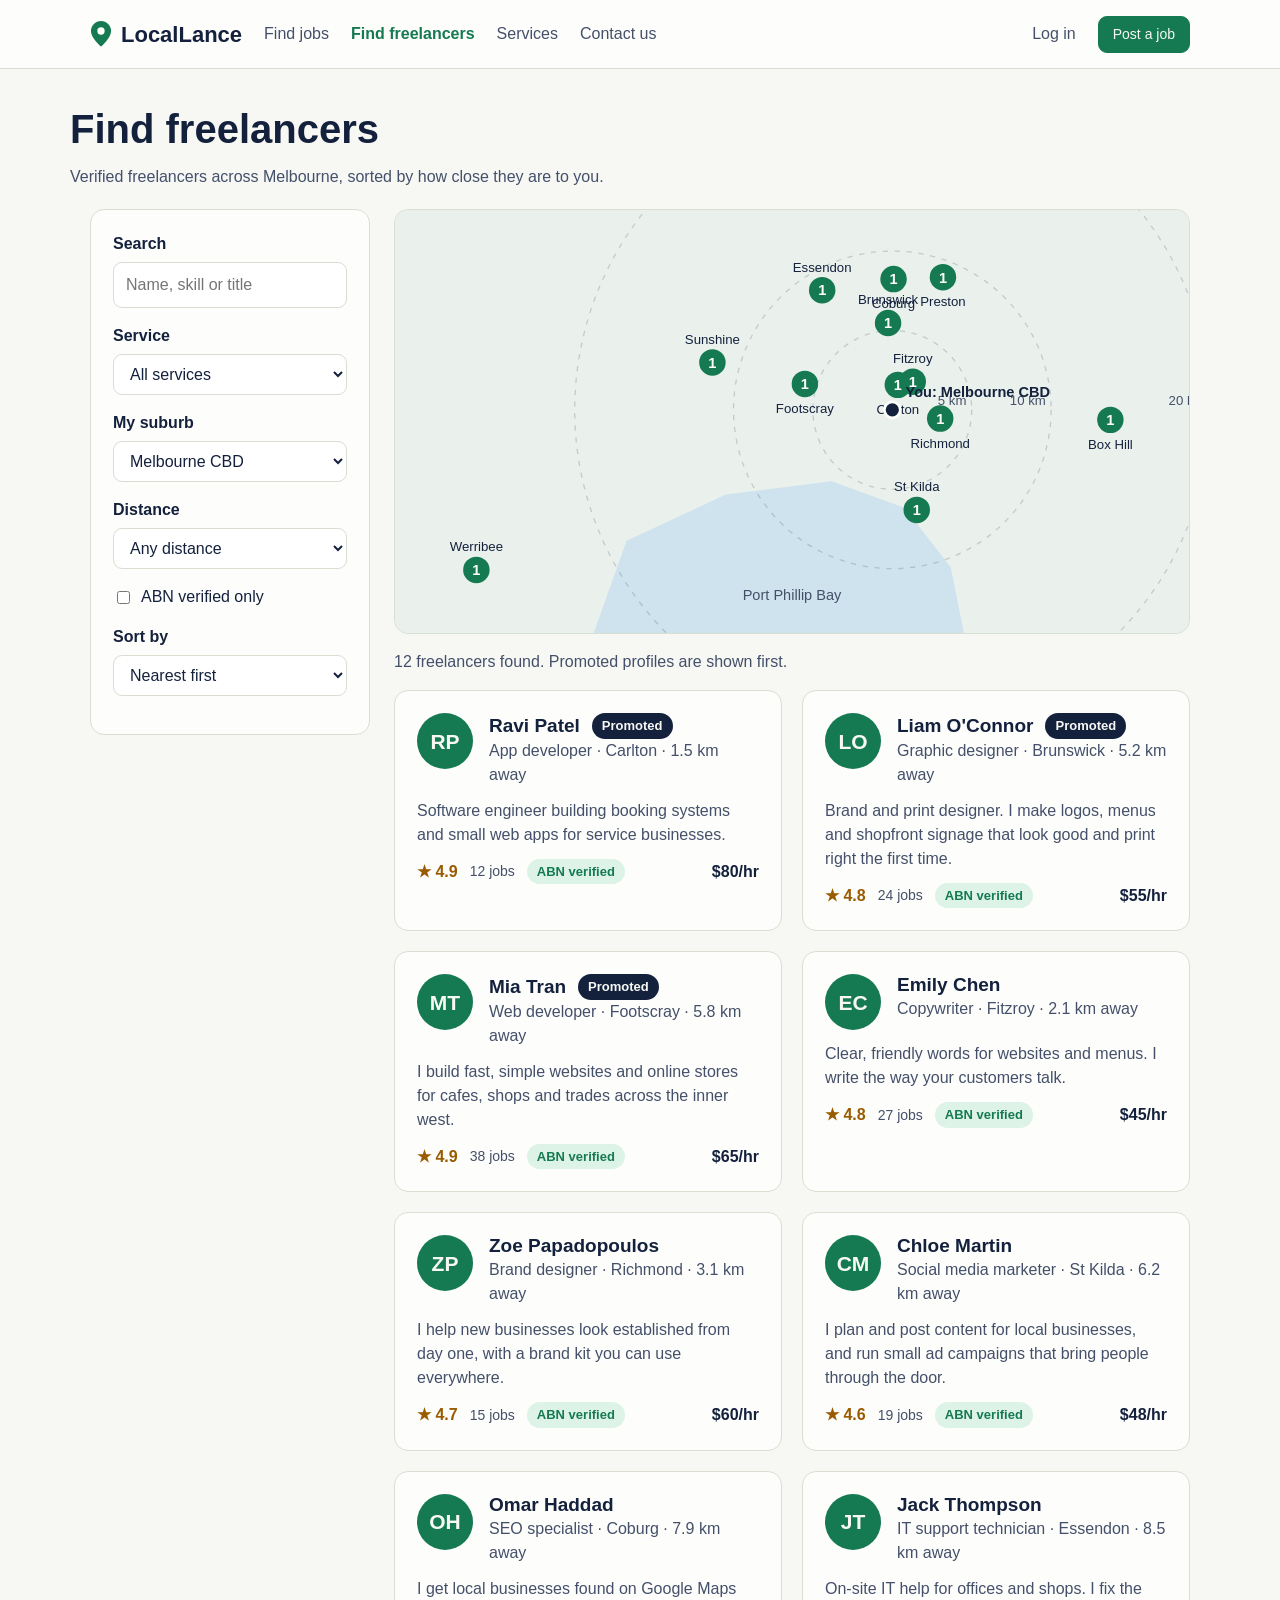
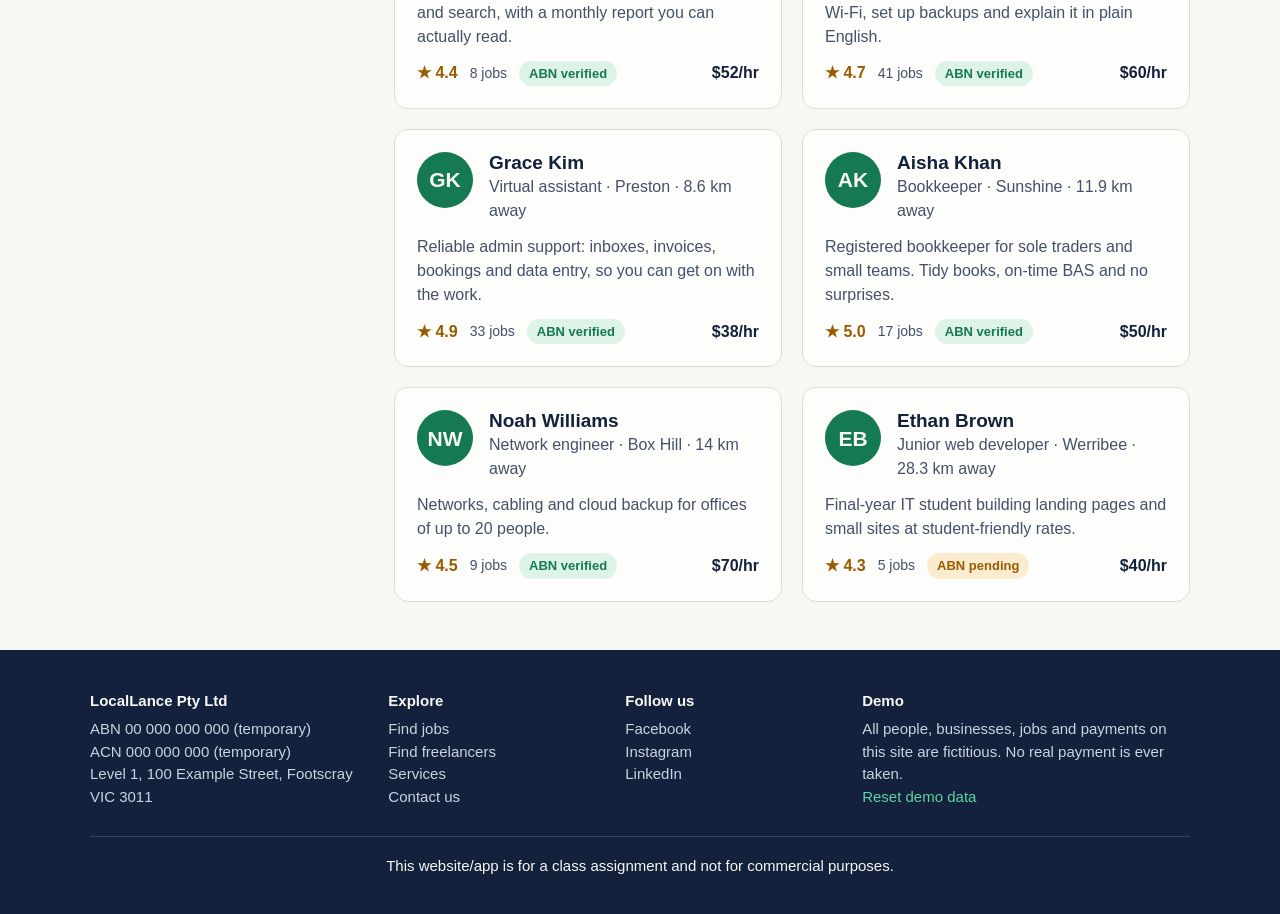
==== freelancers.html @ 1f67608b "Add LocalLance demo site" ====
<!DOCTYPE html>
<html lang="en">
<head>
<meta charset="utf-8">
<meta name="viewport" content="width=device-width, initial-scale=1">
<title>Find freelancers | LocalLance</title>
<link rel="stylesheet" href="css/style.css">
</head>
<body>
<div id="site-header"></div>

<main>
  <div class="wrap page-title">
    <h1>Find freelancers</h1>
    <p class="muted">Verified freelancers across Melbourne, sorted by how close they are to you.</p>
  </div>
  <div class="wrap cols side-left">
    <form class="card" id="filters">
      <div class="field"><label for="f-text">Search</label><input type="search" id="f-text" placeholder="Name, skill or title"></div>
      <div class="field"><label for="f-category">Service</label><select id="f-category"><option value="">All services</option></select></div>
      <div class="field"><label for="f-from">My suburb</label><select id="f-from"></select></div>
      <div class="field"><label for="f-km">Distance</label><select id="f-km"><option value="">Any distance</option><option value="5">Within 5 km</option><option value="10">Within 10 km</option><option value="20">Within 20 km</option></select></div>
      <div class="field"><label class="check"><input type="checkbox" id="f-verified"> ABN verified only</label></div>
      <div class="field"><label for="f-sort">Sort by</label><select id="f-sort"><option value="near">Nearest first</option><option value="rating">Highest rated</option><option value="rate">Lowest hourly rate</option></select></div>
    </form>
    <div class="stack">
      <div id="map-holder"></div>
      <div class="muted" id="count"></div>
      <div class="grid c2" id="freelancer-list"></div>
    </div>
  </div>
</main>

<div id="site-footer"></div>
<script src="js/data.js"></script>
<script src="js/store.js"></script>
<script src="js/ui.js"></script>
<script src="js/freelancers.js"></script>
</body>
</html>
---- css/style.css ----
/* LocalLance styles. One file for the whole site. */

:root {
  --navy: #14213D;
  --navy-2: #1D2D50;
  --green: #157A52;
  --mint: #5FD3A0;
  --bg: #F7F8F4;
  --card: #FDFDFB;
  --alt: #ECEFE8;
  --line: #D9DED3;
  --text: #14213D;
  --muted: #44506A;
  --amber: #9A5B00;
  --radius: 14px;
}

* { box-sizing: border-box; }
body { margin: 0; font-family: "Segoe UI", Arial, sans-serif; color: var(--text); background: var(--bg); line-height: 1.5; }
a { color: var(--green); text-decoration: none; }
a:hover { text-decoration: underline; }
h1, h2, h3 { line-height: 1.2; margin: 0 0 12px; }
h1 { font-size: 40px; }
h2 { font-size: 28px; }
h3 { font-size: 19px; }
p { margin: 0 0 12px; }
.wrap { max-width: 1140px; margin: 0 auto; padding: 0 20px; }
.muted { color: var(--muted); }
.small { font-size: 14px; }
.right { text-align: right; }
.spacer { flex: 1; }
.hidden { display: none !important; }

/* Header */
.site-header { background: var(--card); border-bottom: 1px solid var(--line); position: sticky; top: 0; z-index: 10; }
.site-header .wrap { display: flex; align-items: center; gap: 22px; min-height: 68px; flex-wrap: wrap; }
.logo { display: flex; align-items: center; gap: 9px; font-size: 22px; font-weight: 700; color: var(--text); }
.logo:hover { text-decoration: none; }
.nav { display: flex; gap: 22px; flex-wrap: wrap; }
.nav a { color: var(--muted); font-weight: 500; }
.nav a.active { color: var(--green); font-weight: 700; }
.nav a.btn { color: #F7F8F4; }
.user-chip { display: flex; align-items: center; gap: 8px; font-weight: 600; }

/* Buttons */
.btn { display: inline-block; padding: 11px 20px; border-radius: 9px; border: 1px solid var(--green); background: var(--green); color: #F7F8F4; font: inherit; font-weight: 600; cursor: pointer; }
.btn:hover { text-decoration: none; filter: brightness(1.08); }
.btn.ghost { background: transparent; color: var(--green); }
.btn.light { background: #F7F8F4; border-color: #F7F8F4; color: var(--navy); }
.btn.small { padding: 7px 14px; font-size: 14px; }
.btn.block { display: block; width: 100%; text-align: center; }
.link-btn { background: none; border: none; padding: 0; color: var(--green); font: inherit; cursor: pointer; }
.link-btn:hover { text-decoration: underline; }

/* Layout blocks */
main { min-height: 60vh; }
.section { padding: 48px 0; }
.section.alt { background: var(--alt); }
.page-title { padding: 36px 0 8px; }
.grid { display: grid; gap: 20px; }
.grid.c2 { grid-template-columns: repeat(2, 1fr); }
.grid.c3 { grid-template-columns: repeat(3, 1fr); }
.grid.c4 { grid-template-columns: repeat(4, 1fr); }
.cols { display: grid; grid-template-columns: 2fr 1fr; gap: 24px; align-items: start; }
.cols.side-left { grid-template-columns: 280px 1fr; }
.row { display: flex; gap: 12px; align-items: center; flex-wrap: wrap; }
.stack { display: flex; flex-direction: column; gap: 16px; }

.card { background: var(--card); border: 1px solid var(--line); border-radius: var(--radius); padding: 22px; }
.card.dark { background: var(--navy); border-color: var(--navy); color: #F7F8F4; }
.card.dark .muted { color: #C9D3E3; }
.card h3 a { color: var(--text); }

/* Hero */
.hero { background: var(--navy); color: #F7F8F4; padding: 64px 0; }
.hero .wrap { display: grid; grid-template-columns: 1.2fr 1fr; gap: 48px; align-items: center; }
.hero h1 { font-size: 54px; }
.hero h1 span { color: var(--mint); }
.hero .lead { font-size: 19px; color: #C9D3E3; }
.hero-search { display: flex; gap: 8px; background: var(--card); border-radius: 10px; padding: 8px; margin-top: 24px; }
.hero-search input[type=search], .hero-search select { border: none; background: transparent; font: inherit; padding: 10px; width: auto; min-width: 0; }
.hero-search input[type=search] { flex: 1; }
.trust { display: flex; gap: 20px; flex-wrap: wrap; margin-top: 20px; font-size: 15px; color: #C9D3E3; }
.trust b { color: var(--mint); }
.panel { background: var(--navy-2); border: 1px solid #2E4270; border-radius: var(--radius); padding: 20px; }
.panel h2 { font-size: 13px; letter-spacing: 1.5px; text-transform: uppercase; color: var(--mint); }
.mini-person { display: flex; align-items: center; gap: 12px; padding: 12px 0; border-top: 1px solid #2E4270; color: #F7F8F4; }
.mini-person:first-of-type { border-top: none; }
.mini-person .meta { font-size: 13px; color: #C9D3E3; }
.mini-person .right { white-space: nowrap; }

/* Small pieces */
.avatar { display: inline-flex; align-items: center; justify-content: center; border-radius: 50%; background: var(--green); color: #F7F8F4; font-weight: 700; flex: none; }
.badge { display: inline-block; padding: 3px 10px; border-radius: 20px; font-size: 13px; font-weight: 600; background: var(--alt); color: var(--muted); }
.badge.green { background: #DDF3E8; color: var(--green); }
.badge.amber { background: #FBEBCF; color: var(--amber); }
.badge.navy { background: var(--navy); color: #F7F8F4; }
.stars { color: var(--amber); font-weight: 700; white-space: nowrap; }
.price { font-size: 22px; font-weight: 700; }
.tags { display: flex; gap: 6px; flex-wrap: wrap; }
.num { font-size: 34px; font-weight: 700; color: var(--green); }
.icon-box { width: 46px; height: 46px; border-radius: 12px; background: #DDF3E8; color: var(--green); display: flex; align-items: center; justify-content: center; margin-bottom: 12px; }
.notice { background: #DDF3E8; border: 1px solid #B9E3CD; color: var(--navy); padding: 14px 18px; border-radius: 10px; margin-bottom: 16px; }
.notice.amber { background: #FBEBCF; border-color: #EFD39B; }
.empty { padding: 28px; text-align: center; color: var(--muted); border: 1px dashed var(--line); border-radius: var(--radius); }

/* Promotion banner */
.promo { background: var(--green); color: #F7F8F4; border-radius: var(--radius); padding: 24px 30px; display: flex; align-items: center; gap: 20px; flex-wrap: wrap; }
.promo .tag { font-size: 12px; letter-spacing: 1.5px; text-transform: uppercase; }
.promo h2 { font-size: 24px; margin: 2px 0 4px; }
.promo p { margin: 0; }

/* Forms */
label { display: block; font-weight: 600; margin-bottom: 6px; }
input[type=text], input[type=email], input[type=number], input[type=date], input[type=search], select, textarea {
  width: 100%; padding: 10px 12px; border: 1px solid var(--line); border-radius: 9px; font: inherit; background: #fff; color: var(--text);
}
textarea { min-height: 110px; resize: vertical; }
.field { margin-bottom: 16px; }
.field-row { display: grid; grid-template-columns: 1fr 1fr; gap: 16px; }
.check { display: flex; align-items: center; gap: 8px; font-weight: 500; }
.check input { width: auto; }
.hint { font-size: 14px; color: var(--muted); margin-top: 6px; }

/* Lists and tables */
.list-item { display: flex; gap: 16px; align-items: flex-start; }
.list-item .body { flex: 1; min-width: 0; }
table { width: 100%; border-collapse: collapse; }
th, td { text-align: left; padding: 11px 12px; border-bottom: 1px solid var(--line); vertical-align: top; }
th { font-size: 13px; text-transform: uppercase; letter-spacing: 1px; color: var(--muted); }
.table-wrap { overflow-x: auto; }

/* Job progress steps */
.steps { display: flex; gap: 6px; margin: 16px 0; flex-wrap: wrap; }
.step { flex: 1; min-width: 110px; padding: 10px 12px; border-radius: 9px; background: var(--alt); color: var(--muted); font-size: 14px; font-weight: 600; }
.step.done { background: #DDF3E8; color: var(--green); }
.step.now { background: var(--green); color: #F7F8F4; }

/* Messages */
.chat { display: flex; flex-direction: column; gap: 10px; max-height: 420px; overflow-y: auto; padding: 4px; }
.bubble { max-width: 75%; padding: 10px 14px; border-radius: 14px; background: var(--alt); }
.bubble.mine { align-self: flex-end; background: var(--green); color: #F7F8F4; }
.bubble .when { font-size: 12px; opacity: 0.75; }
.thread-link { display: block; padding: 12px; border-radius: 10px; color: var(--text); border: 1px solid transparent; }
.thread-link.active { background: var(--alt); border-color: var(--line); }

/* Map */
.map { width: 100%; border-radius: var(--radius); border: 1px solid var(--line); background: #E6EEF2; display: block; }
.map-frame { width: 100%; height: 320px; border: 0; border-radius: var(--radius); }

/* Checkout */
.paypal-btn { background: #FFC439; border-color: #FFC439; color: #14213D; }
.summary-line { display: flex; justify-content: space-between; padding: 8px 0; border-bottom: 1px solid var(--line); }
.summary-line.total { font-weight: 700; font-size: 19px; border-bottom: none; }

/* Footer */
.site-footer { background: var(--navy); color: #C9D3E3; padding: 40px 0 24px; margin-top: 48px; font-size: 15px; }
.site-footer .wrap { display: grid; grid-template-columns: 1.3fr 1fr 1fr 1.6fr; gap: 32px; }
.site-footer b { color: #F7F8F4; display: block; margin-bottom: 6px; }
.site-footer a { color: #C9D3E3; display: block; }
.site-footer .link-btn { color: var(--mint); }
.disclaimer { border-top: 1px solid #2E4270; margin-top: 28px; padding-top: 18px; text-align: center; color: #F7F8F4; }

/* Phones and tablets */
@media (max-width: 860px) {
  h1 { font-size: 32px; }
  .hero .wrap, .cols, .cols.side-left, .field-row { grid-template-columns: 1fr; }
  .hero h1 { font-size: 40px; }
  .grid.c3, .grid.c4 { grid-template-columns: 1fr 1fr; }
  .site-footer .wrap { grid-template-columns: 1fr 1fr; }
  .hero-search { flex-direction: column; }
}
@media (max-width: 560px) {
  .grid.c2, .grid.c3, .grid.c4, .site-footer .wrap { grid-template-columns: 1fr; }
  .bubble { max-width: 92%; }
}
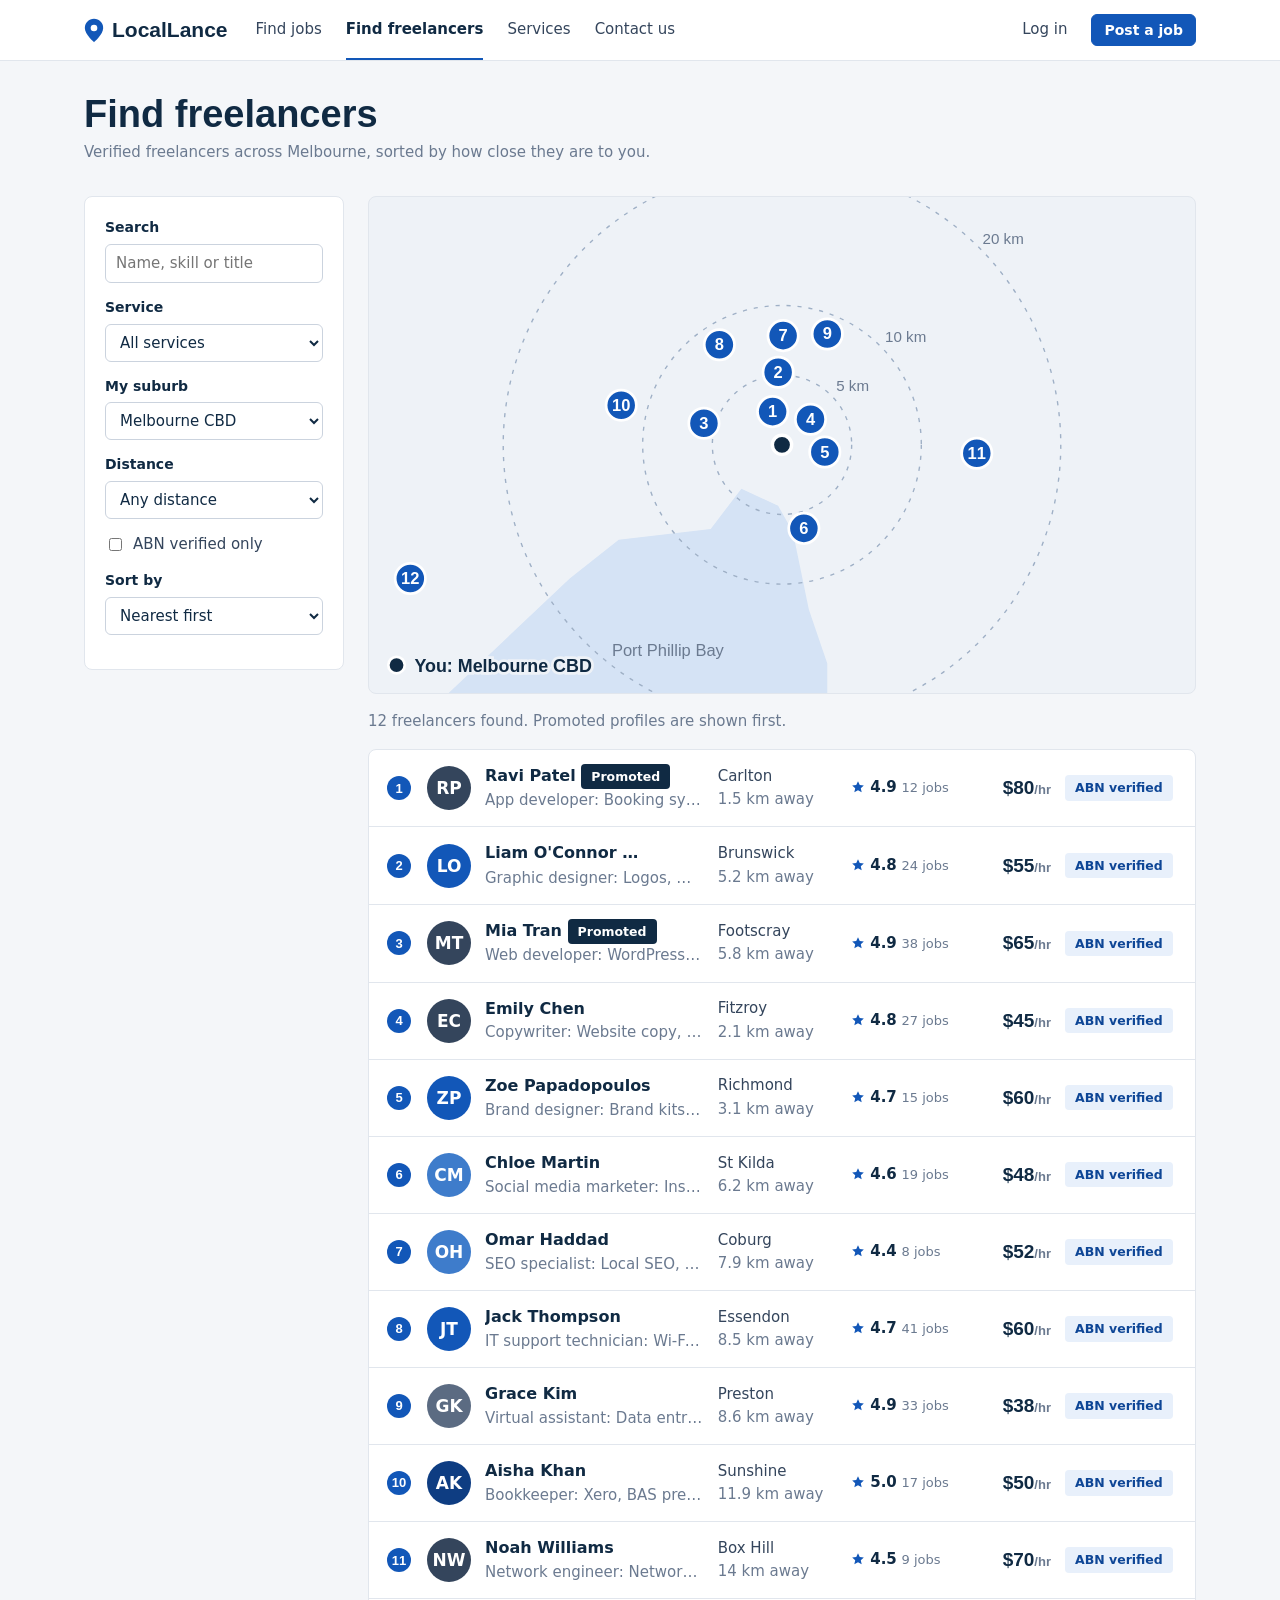
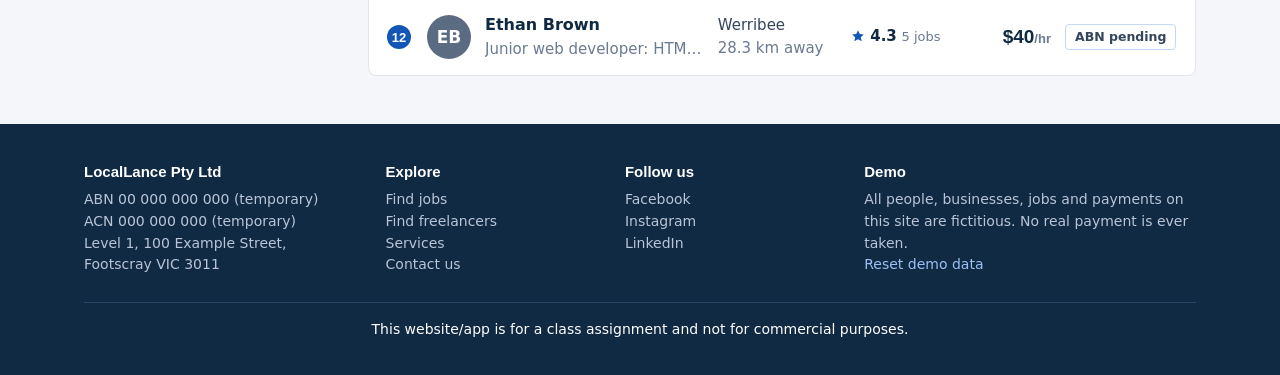
==== commit b92831c2: "Redesign site in blue, white and gray" ====
--- a/freelancers.html
+++ b/freelancers.html
@@ -26,7 +26,7 @@
     <div class="stack">
       <div id="map-holder"></div>
       <div class="muted" id="count"></div>
-      <div class="grid c2" id="freelancer-list"></div>
+      <div id="freelancer-list"></div>
     </div>
   </div>
 </main>
--- a/css/style.css
+++ b/css/style.css
@@ -1,174 +1,224 @@
-/* LocalLance styles. One file for the whole site. */
+/* LocalLance styles. One file for the whole site.
+   Palette: blue, white and gray. Blue is only used for things you can click and for states. */
 
 :root {
-  --navy: #14213D;
-  --navy-2: #1D2D50;
-  --green: #157A52;
-  --mint: #5FD3A0;
-  --bg: #F7F8F4;
-  --card: #FDFDFB;
-  --alt: #ECEFE8;
-  --line: #D9DED3;
-  --text: #14213D;
-  --muted: #44506A;
-  --amber: #9A5B00;
-  --radius: 14px;
+  --ink: #102A43;        /* headings and strong text */
+  --ink-2: #34455C;      /* body text */
+  --muted: #6B7A90;      /* secondary text */
+  --line: #E1E6ED;       /* borders and rules */
+  --bg: #F4F6F9;         /* page background */
+  --surface: #FFFFFF;
+  --blue: #1257B8;
+  --blue-dark: #0E4696;
+  --blue-tint: #E8F0FB;
+  --blue-line: #C5D7F2;
+  --radius: 8px;
+  --font-body: "Segoe UI Variable Text", "Segoe UI", system-ui, -apple-system, Roboto, "Helvetica Neue", Arial, sans-serif;
+  --font-head: Bahnschrift, "DIN Alternate", "Roboto Condensed", "Arial Narrow", "Segoe UI", sans-serif;
 }
 
 * { box-sizing: border-box; }
-body { margin: 0; font-family: "Segoe UI", Arial, sans-serif; color: var(--text); background: var(--bg); line-height: 1.5; }
-a { color: var(--green); text-decoration: none; }
+body { margin: 0; font: 15px/1.55 var(--font-body); color: var(--ink-2); background: var(--bg); }
+a { color: var(--blue); text-decoration: none; }
 a:hover { text-decoration: underline; }
-h1, h2, h3 { line-height: 1.2; margin: 0 0 12px; }
-h1 { font-size: 40px; }
-h2 { font-size: 28px; }
-h3 { font-size: 19px; }
+h1, h2, h3 { font-family: var(--font-head); font-weight: 600; color: var(--ink); line-height: 1.15; margin: 0 0 10px; }
+h1 { font-size: 38px; }
+h2 { font-size: 25px; }
+h3 { font-size: 18px; }
 p { margin: 0 0 12px; }
-.wrap { max-width: 1140px; margin: 0 auto; padding: 0 20px; }
+b { color: var(--ink); }
+:focus-visible { outline: 2px solid var(--blue); outline-offset: 2px; }
+
+.wrap { max-width: 1160px; margin: 0 auto; padding: 0 24px; }
 .muted { color: var(--muted); }
-.small { font-size: 14px; }
+.small { font-size: 13px; }
 .right { text-align: right; }
 .spacer { flex: 1; }
 .hidden { display: none !important; }
-
-/* Header */
-.site-header { background: var(--card); border-bottom: 1px solid var(--line); position: sticky; top: 0; z-index: 10; }
-.site-header .wrap { display: flex; align-items: center; gap: 22px; min-height: 68px; flex-wrap: wrap; }
-.logo { display: flex; align-items: center; gap: 9px; font-size: 22px; font-weight: 700; color: var(--text); }
+.figure { font-family: var(--font-head); font-variant-numeric: tabular-nums; color: var(--ink); }
+
+/* ----- Header ----- */
+.site-header { background: var(--surface); border-bottom: 1px solid var(--line); position: sticky; top: 0; z-index: 10; }
+.site-header .wrap { display: flex; align-items: stretch; gap: 28px; min-height: 60px; flex-wrap: wrap; }
+.logo { display: flex; align-items: center; gap: 8px; font: 600 21px var(--font-head); color: var(--ink); }
 .logo:hover { text-decoration: none; }
-.nav { display: flex; gap: 22px; flex-wrap: wrap; }
-.nav a { color: var(--muted); font-weight: 500; }
-.nav a.active { color: var(--green); font-weight: 700; }
-.nav a.btn { color: #F7F8F4; }
-.user-chip { display: flex; align-items: center; gap: 8px; font-weight: 600; }
-
-/* Buttons */
-.btn { display: inline-block; padding: 11px 20px; border-radius: 9px; border: 1px solid var(--green); background: var(--green); color: #F7F8F4; font: inherit; font-weight: 600; cursor: pointer; }
-.btn:hover { text-decoration: none; filter: brightness(1.08); }
-.btn.ghost { background: transparent; color: var(--green); }
-.btn.light { background: #F7F8F4; border-color: #F7F8F4; color: var(--navy); }
-.btn.small { padding: 7px 14px; font-size: 14px; }
-.btn.block { display: block; width: 100%; text-align: center; }
-.link-btn { background: none; border: none; padding: 0; color: var(--green); font: inherit; cursor: pointer; }
+.nav { display: flex; align-items: stretch; gap: 24px; flex-wrap: wrap; }
+.nav > a, .nav > button, .nav > span { display: flex; align-items: center; }
+.nav > a { color: var(--ink-2); border-bottom: 2px solid transparent; border-top: 2px solid transparent; }
+.nav > a:hover { color: var(--ink); text-decoration: none; }
+.nav > a.active { color: var(--ink); font-weight: 600; border-bottom-color: var(--blue); }
+.nav > a.btn { color: #fff; align-self: center; border: 1px solid var(--blue); }
+.user-chip { gap: 8px; font-weight: 600; color: var(--ink); }
+
+/* ----- Buttons ----- */
+.btn { display: inline-flex; align-items: center; justify-content: center; min-height: 38px; padding: 0 16px; border-radius: 6px; border: 1px solid var(--blue); background: var(--blue); color: #fff; font: 600 15px var(--font-body); cursor: pointer; }
+.btn:hover { background: var(--blue-dark); border-color: var(--blue-dark); text-decoration: none; }
+.btn.ghost { background: var(--surface); border-color: var(--blue-line); color: var(--blue); }
+.btn.ghost:hover { background: var(--blue-tint); }
+.btn.light { background: var(--surface); border-color: var(--surface); color: var(--blue-dark); }
+.btn.light:hover { background: var(--blue-tint); }
+.btn.small { min-height: 32px; padding: 0 12px; font-size: 14px; }
+.btn.block { display: flex; width: 100%; }
+.link-btn { background: none; border: none; padding: 0; color: var(--blue); font: inherit; cursor: pointer; }
 .link-btn:hover { text-decoration: underline; }
 
-/* Layout blocks */
+/* ----- Layout blocks ----- */
 main { min-height: 60vh; }
-.section { padding: 48px 0; }
-.section.alt { background: var(--alt); }
-.page-title { padding: 36px 0 8px; }
-.grid { display: grid; gap: 20px; }
+.section { padding: 40px 0; }
+.section.alt { background: var(--surface); border-top: 1px solid var(--line); border-bottom: 1px solid var(--line); }
+.section-head { display: flex; align-items: baseline; gap: 16px; margin-bottom: 14px; }
+.section-head h2 { margin: 0; }
+.page-title { padding-top: 32px; padding-bottom: 20px; }
+.stack.loose { gap: 36px; }
+.page-title h1 { margin-bottom: 4px; }
+.grid { display: grid; gap: 16px; }
 .grid.c2 { grid-template-columns: repeat(2, 1fr); }
 .grid.c3 { grid-template-columns: repeat(3, 1fr); }
 .grid.c4 { grid-template-columns: repeat(4, 1fr); }
-.cols { display: grid; grid-template-columns: 2fr 1fr; gap: 24px; align-items: start; }
-.cols.side-left { grid-template-columns: 280px 1fr; }
-.row { display: flex; gap: 12px; align-items: center; flex-wrap: wrap; }
+.cols { display: grid; grid-template-columns: minmax(0, 2fr) minmax(0, 1fr); gap: 24px; align-items: start; }
+.cols.side-left { grid-template-columns: 260px minmax(0, 1fr); }
+.row { display: flex; gap: 10px; align-items: center; flex-wrap: wrap; }
 .stack { display: flex; flex-direction: column; gap: 16px; }
 
-.card { background: var(--card); border: 1px solid var(--line); border-radius: var(--radius); padding: 22px; }
-.card.dark { background: var(--navy); border-color: var(--navy); color: #F7F8F4; }
-.card.dark .muted { color: #C9D3E3; }
-.card h3 a { color: var(--text); }
-
-/* Hero */
-.hero { background: var(--navy); color: #F7F8F4; padding: 64px 0; }
-.hero .wrap { display: grid; grid-template-columns: 1.2fr 1fr; gap: 48px; align-items: center; }
-.hero h1 { font-size: 54px; }
-.hero h1 span { color: var(--mint); }
-.hero .lead { font-size: 19px; color: #C9D3E3; }
-.hero-search { display: flex; gap: 8px; background: var(--card); border-radius: 10px; padding: 8px; margin-top: 24px; }
-.hero-search input[type=search], .hero-search select { border: none; background: transparent; font: inherit; padding: 10px; width: auto; min-width: 0; }
-.hero-search input[type=search] { flex: 1; }
-.trust { display: flex; gap: 20px; flex-wrap: wrap; margin-top: 20px; font-size: 15px; color: #C9D3E3; }
-.trust b { color: var(--mint); }
-.panel { background: var(--navy-2); border: 1px solid #2E4270; border-radius: var(--radius); padding: 20px; }
-.panel h2 { font-size: 13px; letter-spacing: 1.5px; text-transform: uppercase; color: var(--mint); }
-.mini-person { display: flex; align-items: center; gap: 12px; padding: 12px 0; border-top: 1px solid #2E4270; color: #F7F8F4; }
-.mini-person:first-of-type { border-top: none; }
-.mini-person .meta { font-size: 13px; color: #C9D3E3; }
-.mini-person .right { white-space: nowrap; }
-
-/* Small pieces */
-.avatar { display: inline-flex; align-items: center; justify-content: center; border-radius: 50%; background: var(--green); color: #F7F8F4; font-weight: 700; flex: none; }
-.badge { display: inline-block; padding: 3px 10px; border-radius: 20px; font-size: 13px; font-weight: 600; background: var(--alt); color: var(--muted); }
-.badge.green { background: #DDF3E8; color: var(--green); }
-.badge.amber { background: #FBEBCF; color: var(--amber); }
-.badge.navy { background: var(--navy); color: #F7F8F4; }
-.stars { color: var(--amber); font-weight: 700; white-space: nowrap; }
-.price { font-size: 22px; font-weight: 700; }
+.card { background: var(--surface); border: 1px solid var(--line); border-radius: var(--radius); padding: 20px; }
+.card.dark { background: var(--blue); border-color: var(--blue); color: #fff; }
+.card.dark h3, .card.dark b { color: #fff; }
+.card.dark .muted { color: #D6E4F8; }
+.card h3 a { color: var(--ink); }
+
+/* ----- Home page hero: the suburb finder and its map ----- */
+.hero { background: var(--surface); border-bottom: 1px solid var(--line); }
+.hero .wrap { display: grid; grid-template-columns: minmax(0, 1fr) minmax(0, 1.15fr); gap: 40px; align-items: center; padding-top: 44px; padding-bottom: 44px; }
+.hero h1 { font-size: 50px; letter-spacing: -0.5px; margin-bottom: 12px; }
+.hero .lead { font-size: 17px; max-width: 46ch; }
+.finder { margin-top: 22px; padding: 18px; background: var(--bg); border: 1px solid var(--line); border-radius: var(--radius); }
+.finder .sentence { display: grid; grid-template-columns: auto 1fr; gap: 8px 12px; align-items: center; font-size: 16px; color: var(--ink); }
+.finder select { font-weight: 600; }
+.finder .readout { margin: 14px 0; font: 600 22px var(--font-head); color: var(--ink); }
+.finder .readout span { color: var(--blue); }
+.trust { display: flex; gap: 18px; flex-wrap: wrap; margin-top: 16px; font-size: 14px; color: var(--muted); }
+.trust svg { vertical-align: -3px; color: var(--blue); }
+
+/* ----- Map ----- */
+.map { width: 100%; height: auto; display: block; border: 1px solid var(--line); border-radius: var(--radius); background: #EEF2F7; }
+.map-frame { width: 100%; height: 300px; border: 1px solid var(--line); border-radius: var(--radius); }
+
+/* ----- Ruled lists (jobs and freelancers) ----- */
+.list { background: var(--surface); border: 1px solid var(--line); border-radius: var(--radius); overflow: hidden; }
+.item { display: grid; gap: 14px; align-items: center; padding: 14px 18px; border-top: 1px solid var(--line); color: var(--ink-2); }
+.item:first-child { border-top: none; }
+a.item:hover { background: #F8FAFD; text-decoration: none; }
+.item b { font-size: 16px; }
+.item.person { grid-template-columns: 26px 44px minmax(0, 2.2fr) minmax(0, 1.2fr) 108px 78px 112px; }
+.item.job { grid-template-columns: 40px minmax(0, 2.4fr) minmax(0, 1.3fr) minmax(0, 1.1fr) 92px; }
+.item .budget, .item .rate { font: 600 19px var(--font-head); color: var(--ink); text-align: right; font-variant-numeric: tabular-nums; }
+.item.service { grid-template-columns: 40px minmax(0, 1fr) auto; }
+.item.service-row { grid-template-columns: 40px minmax(0, 2fr) minmax(0, 1.3fr) 96px auto; }
+.list.two { display: grid; grid-template-columns: 1fr 1fr; }
+.list.two .item:nth-child(2) { border-top: none; }
+.list.two .item:nth-child(odd) { border-right: 1px solid var(--line); }
+.rank { width: 24px; height: 24px; border-radius: 50%; background: var(--blue); color: #fff; font: 600 13px var(--font-head); display: inline-flex; align-items: center; justify-content: center; }
+.clip { white-space: nowrap; overflow: hidden; text-overflow: ellipsis; display: block; }
+
+/* ----- Small pieces ----- */
+.avatar { display: inline-flex; align-items: center; justify-content: center; border-radius: 50%; color: #fff; font-weight: 600; flex: none; }
+.badge { display: inline-block; padding: 2px 9px; border-radius: 4px; font-size: 12.5px; font-weight: 600; background: #EEF2F7; color: var(--ink-2); border: 1px solid transparent; white-space: nowrap; }
+.badge.ok { background: var(--blue-tint); color: var(--blue-dark); }
+.badge.wait { background: var(--surface); color: var(--ink-2); border-color: var(--blue-line); }
+.badge.solid { background: var(--ink); color: #fff; }
+.stars { color: var(--ink); font-weight: 600; white-space: nowrap; }
+.stars svg { vertical-align: -2px; color: var(--blue); }
+.price { font: 600 24px var(--font-head); color: var(--ink); font-variant-numeric: tabular-nums; }
 .tags { display: flex; gap: 6px; flex-wrap: wrap; }
-.num { font-size: 34px; font-weight: 700; color: var(--green); }
-.icon-box { width: 46px; height: 46px; border-radius: 12px; background: #DDF3E8; color: var(--green); display: flex; align-items: center; justify-content: center; margin-bottom: 12px; }
-.notice { background: #DDF3E8; border: 1px solid #B9E3CD; color: var(--navy); padding: 14px 18px; border-radius: 10px; margin-bottom: 16px; }
-.notice.amber { background: #FBEBCF; border-color: #EFD39B; }
-.empty { padding: 28px; text-align: center; color: var(--muted); border: 1px dashed var(--line); border-radius: var(--radius); }
-
-/* Promotion banner */
-.promo { background: var(--green); color: #F7F8F4; border-radius: var(--radius); padding: 24px 30px; display: flex; align-items: center; gap: 20px; flex-wrap: wrap; }
-.promo .tag { font-size: 12px; letter-spacing: 1.5px; text-transform: uppercase; }
-.promo h2 { font-size: 24px; margin: 2px 0 4px; }
+.num { font: 600 32px var(--font-head); color: var(--ink); font-variant-numeric: tabular-nums; }
+.icon-box { width: 40px; height: 40px; border-radius: 6px; background: var(--blue-tint); color: var(--blue); display: flex; align-items: center; justify-content: center; flex: none; }
+.notice { background: var(--blue-tint); border: 1px solid var(--blue-line); color: var(--ink); padding: 14px 16px; border-radius: var(--radius); }
+.notice.wait { background: var(--surface); }
+.empty { padding: 28px; text-align: center; color: var(--muted); background: var(--surface); border: 1px dashed var(--blue-line); border-radius: var(--radius); }
+
+/* Promotion strip (the site's own ads) */
+.promo { background: var(--blue-tint); border: 1px solid var(--blue-line); color: var(--ink); border-radius: var(--radius); padding: 16px 20px; display: flex; align-items: center; gap: 18px; flex-wrap: wrap; }
+.promo .tag { font-size: 13px; color: var(--blue-dark); font-weight: 600; }
+.promo h2 { font-size: 20px; margin: 0 0 2px; }
 .promo p { margin: 0; }
 
-/* Forms */
-label { display: block; font-weight: 600; margin-bottom: 6px; }
+/* How it works: a real three-step sequence */
+.sequence { display: grid; grid-template-columns: repeat(3, 1fr); gap: 0; counter-reset: step; }
+.sequence > div { padding: 18px 24px 4px 0; border-top: 2px solid var(--blue); margin-right: 24px; }
+.sequence > div::before { counter-increment: step; content: counter(step); font: 600 15px var(--font-head); color: #fff; background: var(--blue); width: 26px; height: 26px; border-radius: 50%; display: flex; align-items: center; justify-content: center; margin: -32px 0 12px; }
+
+/* ----- Forms ----- */
+label { display: block; font-weight: 600; color: var(--ink); margin-bottom: 5px; font-size: 14px; }
 input[type=text], input[type=email], input[type=number], input[type=date], input[type=search], select, textarea {
-  width: 100%; padding: 10px 12px; border: 1px solid var(--line); border-radius: 9px; font: inherit; background: #fff; color: var(--text);
-}
+  width: 100%; min-height: 38px; padding: 7px 10px; border: 1px solid #CBD3DE; border-radius: 6px; font: inherit; background: var(--surface); color: var(--ink);
+}
+input:focus, select:focus, textarea:focus { outline: 2px solid var(--blue); outline-offset: 0; border-color: var(--blue); }
 textarea { min-height: 110px; resize: vertical; }
-.field { margin-bottom: 16px; }
-.field-row { display: grid; grid-template-columns: 1fr 1fr; gap: 16px; }
-.check { display: flex; align-items: center; gap: 8px; font-weight: 500; }
-.check input { width: auto; }
-.hint { font-size: 14px; color: var(--muted); margin-top: 6px; }
-
-/* Lists and tables */
-.list-item { display: flex; gap: 16px; align-items: flex-start; }
+.field { margin-bottom: 14px; }
+.field-row { display: grid; grid-template-columns: 1fr 1fr; gap: 14px; }
+.check { display: flex; align-items: center; gap: 8px; font-weight: 400; color: var(--ink-2); font-size: 15px; }
+.check input { width: auto; min-height: 0; accent-color: var(--blue); }
+.hint { font-size: 13.5px; color: var(--muted); margin-top: 6px; }
+
+/* ----- Tables ----- */
+.list-item { display: flex; gap: 14px; align-items: flex-start; }
 .list-item .body { flex: 1; min-width: 0; }
 table { width: 100%; border-collapse: collapse; }
-th, td { text-align: left; padding: 11px 12px; border-bottom: 1px solid var(--line); vertical-align: top; }
-th { font-size: 13px; text-transform: uppercase; letter-spacing: 1px; color: var(--muted); }
-.table-wrap { overflow-x: auto; }
-
-/* Job progress steps */
-.steps { display: flex; gap: 6px; margin: 16px 0; flex-wrap: wrap; }
-.step { flex: 1; min-width: 110px; padding: 10px 12px; border-radius: 9px; background: var(--alt); color: var(--muted); font-size: 14px; font-weight: 600; }
-.step.done { background: #DDF3E8; color: var(--green); }
-.step.now { background: var(--green); color: #F7F8F4; }
-
-/* Messages */
-.chat { display: flex; flex-direction: column; gap: 10px; max-height: 420px; overflow-y: auto; padding: 4px; }
-.bubble { max-width: 75%; padding: 10px 14px; border-radius: 14px; background: var(--alt); }
-.bubble.mine { align-self: flex-end; background: var(--green); color: #F7F8F4; }
+th, td { text-align: left; padding: 10px 12px; border-bottom: 1px solid var(--line); vertical-align: top; }
+th { font-size: 13px; font-weight: 600; color: var(--muted); background: var(--bg); white-space: nowrap; }
+tr:last-child td { border-bottom: none; }
+.table-wrap { overflow-x: auto; border: 1px solid var(--line); border-radius: 6px; }
+
+/* ----- Job progress ----- */
+.steps { display: flex; gap: 4px; margin: 16px 0 0; flex-wrap: wrap; }
+.step { flex: 1; min-width: 120px; padding: 8px 10px; background: #EEF2F7; color: var(--muted); font-size: 13.5px; font-weight: 600; }
+.step:first-child { border-radius: 6px 0 0 6px; }
+.step:last-child { border-radius: 0 6px 6px 0; }
+.step.done { background: var(--blue-tint); color: var(--blue-dark); }
+.step.now { background: var(--blue); color: #fff; }
+
+/* ----- Messages ----- */
+.chat { display: flex; flex-direction: column; gap: 8px; max-height: 420px; overflow-y: auto; padding: 4px; }
+.bubble { max-width: 75%; padding: 9px 13px; border-radius: 10px; background: #EEF2F7; color: var(--ink); }
+.bubble.mine { align-self: flex-end; background: var(--blue); color: #fff; }
 .bubble .when { font-size: 12px; opacity: 0.75; }
-.thread-link { display: block; padding: 12px; border-radius: 10px; color: var(--text); border: 1px solid transparent; }
-.thread-link.active { background: var(--alt); border-color: var(--line); }
-
-/* Map */
-.map { width: 100%; border-radius: var(--radius); border: 1px solid var(--line); background: #E6EEF2; display: block; }
-.map-frame { width: 100%; height: 320px; border: 0; border-radius: var(--radius); }
-
-/* Checkout */
-.paypal-btn { background: #FFC439; border-color: #FFC439; color: #14213D; }
+.thread-link { display: block; padding: 11px 12px; border-radius: 6px; color: var(--ink-2); border-left: 3px solid transparent; }
+.thread-link:hover { text-decoration: none; background: var(--bg); }
+.thread-link.active { background: var(--blue-tint); border-left-color: var(--blue); }
+
+/* ----- Checkout ----- */
+.paypal-btn { background: #0E4696; border-color: #0E4696; }
 .summary-line { display: flex; justify-content: space-between; padding: 8px 0; border-bottom: 1px solid var(--line); }
-.summary-line.total { font-weight: 700; font-size: 19px; border-bottom: none; }
-
-/* Footer */
-.site-footer { background: var(--navy); color: #C9D3E3; padding: 40px 0 24px; margin-top: 48px; font-size: 15px; }
+.summary-line.total { font: 600 20px var(--font-head); color: var(--ink); border-bottom: none; }
+
+/* ----- Footer ----- */
+.site-footer { background: var(--ink); color: #B9C5D6; padding: 36px 0 22px; margin-top: 48px; font-size: 14px; }
 .site-footer .wrap { display: grid; grid-template-columns: 1.3fr 1fr 1fr 1.6fr; gap: 32px; }
-.site-footer b { color: #F7F8F4; display: block; margin-bottom: 6px; }
-.site-footer a { color: #C9D3E3; display: block; }
-.site-footer .link-btn { color: var(--mint); }
-.disclaimer { border-top: 1px solid #2E4270; margin-top: 28px; padding-top: 18px; text-align: center; color: #F7F8F4; }
-
-/* Phones and tablets */
-@media (max-width: 860px) {
-  h1 { font-size: 32px; }
+.site-footer b { color: #fff; display: block; margin-bottom: 6px; font-family: var(--font-head); font-size: 15px; }
+.site-footer a { color: #B9C5D6; display: block; }
+.site-footer a:hover { color: #fff; }
+.site-footer .link-btn { color: #9CC0F5; }
+.disclaimer { border-top: 1px solid #2A4460; margin-top: 26px; padding-top: 16px; text-align: center; color: #fff; }
+
+/* ----- Phones and tablets ----- */
+@media (max-width: 900px) {
+  h1 { font-size: 30px; }
   .hero .wrap, .cols, .cols.side-left, .field-row { grid-template-columns: 1fr; }
-  .hero h1 { font-size: 40px; }
+  .hero h1 { font-size: 38px; }
   .grid.c3, .grid.c4 { grid-template-columns: 1fr 1fr; }
   .site-footer .wrap { grid-template-columns: 1fr 1fr; }
-  .hero-search { flex-direction: column; }
+  .item.person { grid-template-columns: 26px 44px minmax(0, 1fr) 78px; }
+  .item.person .where, .item.person .rating, .item.person .check-col { grid-column: 3 / -1; }
+  .item.person .rate { grid-column: 4; grid-row: 1; }
+  .item.job { grid-template-columns: 40px minmax(0, 1fr) 92px; }
+  .item.job .where, .item.job .when { grid-column: 2 / -1; }
+  .item.job .budget { grid-column: 3; grid-row: 1; }
+  .item.service-row { grid-template-columns: 40px minmax(0, 1fr); }
+  .item.service-row > :nth-child(n+3) { grid-column: 2; }
+  .list.two { grid-template-columns: 1fr; }
+  .list.two .item:nth-child(2) { border-top: 1px solid var(--line); }
+  .list.two .item:nth-child(odd) { border-right: none; }
+  .sequence { grid-template-columns: 1fr; gap: 28px; }
 }
 @media (max-width: 560px) {
   .grid.c2, .grid.c3, .grid.c4, .site-footer .wrap { grid-template-columns: 1fr; }
